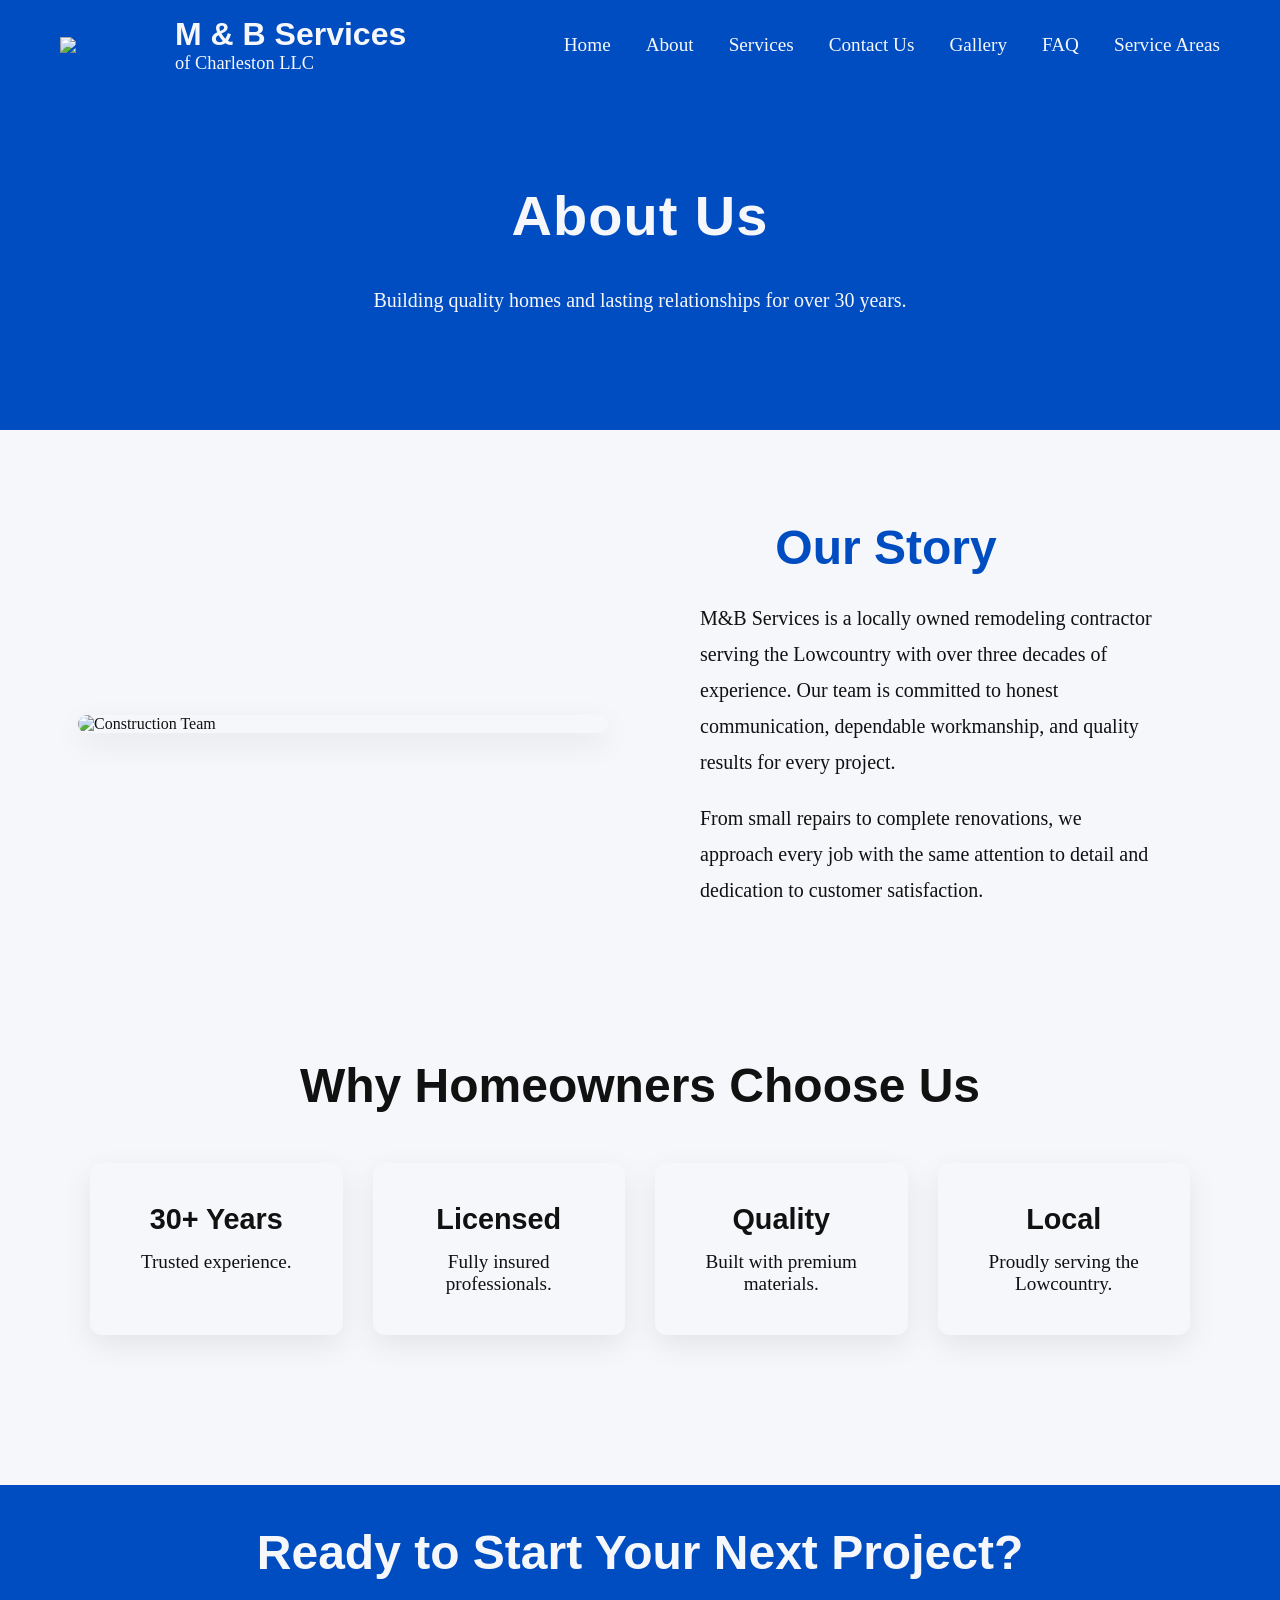
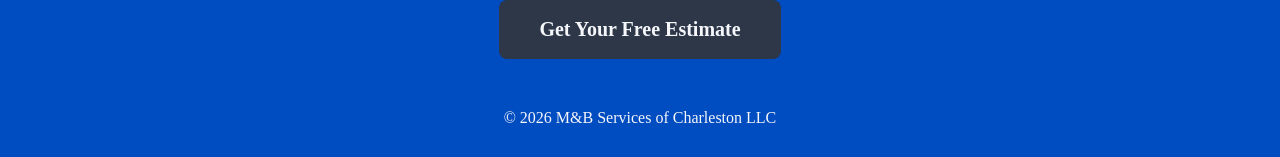
==== about.html @ 00aae7dc "Add files via upload" ====
<!DOCTYPE html>
<html lang="en">

  <head>
    <meta charset="UTF-8">
    <meta name="viewport" content="width=device-width, initial-scale=1.0">
    <title>About Us</title>
   <link rel="stylesheet" href="styles.css">
  </head>

<body>

<header>
<div class="logo">
  <img src="images\Sitelogo.png">
    <div>
      <h2>M & B Services</h2>
        <p>of Charleston LLC</p>
    </div>
</div>


        <nav>
      <a href="landing.html">Home</a>
      <a href="about.html">About</a>
      <a href="services.html">Services</a>
      <a href="contact.html">Contact Us</a>
      <a href="portfolio.html">Gallery</a>
      <a href="faq.html">FAQ</a>
      <a href="service-area.html">Service Areas</a>
        </nav>
</header>

<section class="page-hero">
<div class="overlay">
<h1>About Us</h1>
<p>
Building quality homes and lasting relationships for over 30 years.
</p>
</div>
</section>

<section class="about-company">

<div>
<img src="images\company.jpg" alt="Construction Team">
</div>

<div>
<h2>Our Story</h2>
<p>
M&B Services is a locally owned remodeling contractor serving the Lowcountry with over three decades of experience. 
Our team is committed to honest communication, dependable workmanship, and quality results for every project.
</p>

<p>
From small repairs to complete renovations, we approach every job with the same attention to detail and dedication to customer satisfaction.
</p>
</div>
</section>

<section class="why-us">

<h2>Why Homeowners Choose Us</h2>

<div class="feature-grid">

<div class="feature-card">

<h3>30+ Years</h3>
<p>Trusted experience.</p>
</div>

<div class="feature-card">
<h3>Licensed</h3>
<p>Fully insured professionals.</p>
</div>

<div class="feature-card">
<h3>Quality</h3>
<p>Built with premium materials.</p>
</div>

<div class="feature-card">
<h3>Local</h3>
<p>Proudly serving the Lowcountry.</p>
</div>
</div>
</section>

<section class="cta">
    <h2>Ready to Start Your Next Project?</h2>
        <a href="contact.html" class="btn-dark">Get Your Free Estimate</a>
</section>


<footer>
<p>© 2026 M&B Services of Charleston LLC</p>
</footer>
</body>
</html>
---- styles.css ----
:root{
    --primary:#004CC1;
    --dark:#2D3748;
    --light:#F5F7FA;
    --black:#111111;
    --accent:#e62828;
    --shadow:0 10px 30px rgba(0,0,0,.08);
    --shadow-hover:0 15px 35px rgba(0,0,0,.15);
}

h1, h2, h3, h4{
    font-family: "League Spartan", sans-serif;
}

*{
    margin:0;
    padding:0;
    box-sizing:border-box;
}

body{
    font-family:"Merriweather", serif;
    color:var(--black);
    background:var(--light);
}

img{
    width:100%;
    display:block;
}

.card,
.feature-card,
.service-card,
.contact-form{
    background:var(--light);
    border-radius:12px;
    box-shadow:var(--shadow);
}

/*=================== HEADER ===================*/

header{
    height:90px;
    background:var(--primary);
    display:flex;
    justify-content:space-between;
    align-items:center;
    padding:0 60px;
    color:var(--light);
    position:sticky;
    top:0;
    z-index:100;
}

.logo{
    display:flex;
    align-items:center;
    gap:15px;
}

.logo img{
    width:100px;
}

.logo h2{
    font-family:"League Spartan", sans-serif;
    font-size:2rem;
}

.logo p{
    font-size:1.15rem;
}

nav{
    display:flex;
    gap:35px;
}

nav a{
    color:#F5F7FA;
    text-decoration:none;
    font-weight:500;
    transition:.3s;
    font-size: 1.2rem;
}

nav a:hover{
    color: var(--accent);
}

/*=================== HERO ===================*/

.hero{
    display:grid;
    grid-template-columns:1fr 1fr;
    min-height:600px;
}

.hero-text{
    display:flex;
    flex-direction:column;
    justify-content:center;
    padding:80px;
}

.hero-text h1{
    font-size:3.5rem;
    line-height:1;
    margin-bottom:30px;
}

.hero p{
    font-size: 1.25rem;
    line-height: 2.2rem;
    margin-bottom: 30px;
    margin-top: 10px;
}

.hero-image img{
    height:100%;
    object-fit:cover;
}

.btn{
    display:inline-block;
    background:var(--primary);
    padding:18px 40px;
    border-radius:8px;
    text-decoration:none;
    color:var(--light);
    font-weight:bold;
    font-size: 20px;
    text-align: center;
    transition:.3s;
}

.btn:hover{
    background:var(--dark);
}

.btn-dark{
    background:var(--dark);
    display:inline-block;
    padding:18px 40px;
    border-radius:8px;
    text-decoration:none;
    color:var(--light);
    font-weight:bold;
    font-size: 20px;
    text-align: center;
    transition:.3s;
}

.btn-dark:hover{
    background:var(--black);
}



/*=================== FEATURES ===================*/

.features{
    display:grid;
    grid-template-columns:repeat(4,1fr);
    gap:22px;
    padding:26px;
    background:var(--primary);
}

.card{
    padding:20px;
    text-align:center;
}

.card h3{
    font-size:1.8rem;
    margin-bottom:15px;
}

.card p{
    font-size: 1.2rem;
}



/*=================== ABOUT ===================*/

.about{
    display:grid;
    grid-template-columns:1fr 1fr;
    padding:60px 100px 80px 100px;
    gap:60px;
    background:var(--light);
}

.about-text h2{
    font-size:3rem;
    margin-bottom:30px;
}

.about-text p{
    margin-bottom:30px;
    font-size: 1.25rem;
    line-height:1.8;
}

.about ul{
    padding-left:20px;
}

.about li{
    margin-bottom:15px;
}

.about-company{
    display:grid;
    grid-template-columns:1fr 1fr;
    gap:60px;
    padding:90px 10%;
    align-items:center;
    background:var(--light);
}

.about-company img{
    width:110%;
    height: 110%;
    border-radius:15px;
    box-shadow: var(--shadow);
    margin-left: -50px;
}

.about-company h2{
    font-size:3rem;
    margin-bottom:25px;
    margin-left: -50px;
    color:var(--primary);
    text-align: center;
}

.about-company p{
    line-height:1.8;
    font-size: 1.25rem;
    margin-bottom:20px;
    margin-left: 30px;
}

.why-us{
    padding:40px 90px 70px 90px;
    background:var(--light);
    text-align:center;
}

.why-us h2{
    font-size:3rem;
    margin-bottom:50px;
}

.feature-grid{
    display: grid;
    grid-template-columns:repeat(auto-fit,minmax(240px,1fr));
    gap:30px;
}

.feature-card{
    padding:40px;
    transition:.3s;
}

.feature-card:hover{
    background:var(--dark);
    color:var(--light);
    transform:translateY(-8px);
}

.feature-card h3{
    margin-bottom:15px;
    font-size: 1.8rem;
}

.feature-card p{
    font-size: 1.2rem;
}






/*=================== SERVICES ===================*/

.services{
    padding:20px 70px 50px 70px;
    text-align:center;
}

.services h2{
    font-size:3rem;
    margin-bottom:20px;
}

.services p{
    font-size:1.25rem;
    margin-bottom:30px;
    margin-top: 10px;
}

.service-grid{
    display:grid;
    grid-template-columns:repeat(3,1fr);
    gap:30px;
}

.service{
    background:var(--light);
    padding:70px 20px;
    border-radius:10px;
    font-size:1.2rem;
    font-weight:600;
    box-shadow: var(--shadow);
    transition:.3s;
}

.service:hover{
    transform:translateY(-8px);
    background: var(--dark);
    color: var(--light);
}

.page-hero{
    height:340px;
    text-align: center;
    align-items:center;
    justify-content:center;
    background-size: cover;
    background-position: center;
}

.overlay{
    width:100%;
    height:100%;
    background:var(--primary);
    display:flex;
    flex-direction:column;
    justify-content:center;
    align-items:center;
    color:var(--light);
    text-align:center;
    padding:0px;
}

.page-hero h1{
    font-size: 3.5rem;
    font-weight: 700;
    letter-spacing: 1px;
    margin-bottom: 15px;
}

.page-hero p{
    font-size: 1.25rem;
    max-width:750px;
    margin: 20px;
    line-height: 1.7;
    text-align: center; 
}

.services-intro{
    padding:90px 0px 40px 0px;
    text-align:center;
    background:var(--light);
}

.services-intro h2{
    font-size:3rem;
    margin-bottom:25px;
}

.services-intro p{
    max-width:900px;
    margin:auto;
    line-height:1.8;
    font-size: 1.25rem;
}


.services-grid{
    display:grid;
    grid-template-columns:repeat(auto-fit,minmax(320px,1fr));
    gap:35px;
    padding: 40px 60px 50px 60px;
    background:var(--light);
}

.service-card{
    overflow:hidden;
    transition:.3s;
}

.service-card:hover{
    transform:translateY(-8px);
    box-shadow:0 12px 30px var(--accent);
}

.service-content{
    padding:30px;
}

.service-content h3{
    font-size:2rem;
    margin-bottom:15px;
    color:var(--primary);
}

.carousel{
    position:relative;
    height:250px;
    overflow:hidden;
}

.carousel img{
    position:absolute;
    width:100%;
    height:100%;
    object-fit:cover;
    opacity:0;
    transition:opacity .7s ease;
}

.carousel img.active{
    opacity:1;
}

.service-content p{
    line-height:1.7;
    font-size: 1.25rem;
    margin-bottom:25px;
}

.service-content a{
    text-decoration:none;
    font-weight:bold;
    color:var(--primary);
}


.process{
    padding:60px 80px 80px 80px;
    background:var(--light);
    text-align:center;
}

.process h2{
    font-size:3rem;
    margin-bottom:60px;
}

.steps{
    display:grid;
    grid-template-columns:repeat(auto-fit,minmax(220px,1fr));
    gap:35px;
}

.step{
    padding:40px;
    border-radius:12px;
    background:var(--light);
}

.step span{
    display:flex;
    align-items:center;
    justify-content:center;
    width:70px;
    height:70px;
    margin:auto auto 25px;
    border-radius:50%;
    background:var(--primary);
    color:var(--light);
    font-size:2rem;
    font-weight:bold;
    font-family:"League Spartan";
}

.step h3{
    margin-bottom:15px;
    font-size:1.8rem;
}

.step p{
    font-size: 1.18rem;
}




/* ================= CONTACT PAGE ================= */

.contact-section{
    display:grid;
    grid-template-columns:1fr 1fr;
    gap:50px;
    padding:90px 10%;
    background:var(--light);
}

.contact-info h2{
    font-size:3rem;
    margin-bottom:25px;
    color:var(--primary);
}

.contact-info p{
    margin-bottom:20px;
    line-height:1.8;
    font-size: 1.25rem;
}

.contact-form{
    padding:40px;
}

.contact-form form{
    display:flex;
    flex-direction:column;
    gap:20px;
}

.contact-form input,
.contact-form textarea{
    padding:16px;
    font-size:1.25rem;
    border:1px solid var(--dark);
    border-radius:8px;
    font-family:"Merriweather", serif;
}

.contact-form textarea{
    height:180px;
    resize:vertical;
}

.contact-form input:focus,
.contact-form textarea:focus{
    outline:none;
    border-color:var(--dark);
    box-shadow:var(--shadow);
}

.map{
    padding:0 10% 90px;
    background:var(--light);
}

.map iframe{
    width:100%;
    height:450px;
    border:0;
    border-radius:12px;
    box-shadow:var(--shadow);
}

.success{
    background:var(--light);
    color:var (--primary);
    padding:15px;
    margin-bottom:20px;
    border-radius:8px;
    text-align:center;
}

.error{
    background:var(--dark);
    color:var(--accent);
    padding:15px;
    margin-bottom:20px;
    border-radius:8px;
    text-align:center;
}

.upload-note{
    font-size:1.05rem;
    color:var(--dark);
    margin-top:8px;
    text-align: center;
}

.social-links {
    display: flex;
    justify-content: center;
    margin: 50px 0;
}

.facebook-btn {
    width: 60px;
    height: 60px;
    background: var(--primary);
    color: var(--light);
    border-radius: 50%;
    display: flex;
    justify-content: center;
    align-items: center;
    text-decoration: none;
    transition: all 0.3s ease;
    box-shadow: 0 4px 10px rgba(0,0,0,.2);
}

.facebook-btn:hover {
    background: var(--dark);
    transform: translateY(-4px) scale(1.08);
    box-shadow: 0 8px 20px rgba(0,0,0,.3);
}

.facebook-icon {
    width: 28px;
    height: 28px;
}

.facebook-text {
    margin-left: 15px;
    align-self: center;
    font-family: "League Spartan", sans-serif;
    font-size: 1.1rem;
    color: var(--dark);
    font-weight: 600;
}




/* ================= GALLERY ================= */
.portfolio-intro{
    max-width:850px;
    margin:70px auto 70px;
    text-align:center;
}

.portfolio-intro p{
    font-size:1.2rem;
    color:var(--dark);
    line-height:1.8;
}

.portfolio-intro h2{
    font-size:2rem;
    color:var(--black);
    line-height:1.8;
}

.gallery-container {
  position: relative;
  max-width: 950px;
  margin: 0 auto;
  overflow: visible;
}

.portfolio-gallery{
    padding:0px 10% 0;
    background:var(--light);
}

.gallery-wrapper{
    max-width:1100px;
    margin:0 auto;
    background:var(--light);
    border-radius:15px;
    box-shadow:0 8px 25px var(--shadow);
    overflow: visible;
}

.mySlides {
  display: none;
  position: relative;
  text-align: center;
  padding: 20px 0;
}

.mySlides img.mySlides-shower{
    display: block;
    width: auto;
    max-width: 850px;
    height: 900px;
    object-fit: contain;
    object-position: center;
    margin: 0 auto;
    border-radius:20px;
    box-shadow: 0 8px 20px var(--shadow);
}

.mySlides img{
    display: block;
    max-width: 850px;
    height: 550px;
    object-fit: cover;
    object-position: center;
    margin: 0 auto;
    border-radius:20px;
    box-shadow: 0 8px 20px var(--shadow);
}

.gallery-tags{
    display:flex;
    justify-content:center;
    flex-wrap:wrap;
    gap:15px;
    margin-bottom:30px;
}

.gallery-tags span{
    background:var(--primary);
    color:var (--light);
    padding:10px 22px;
    border-radius:30px;
    font-family:"League Spartan",sans-serif;
}

.cursor {
  cursor: pointer;
}

.prev,
.next {
    position:absolute;
    top:50%;
    transform:translateY(-50%);
    width:55px;
    height:55px;
    display:flex;
    justify-content:center;
    align-items:center;
    border-radius:50%;
    background:var(--primary);
    color:var(--light);
    transition:.3s;
    z-index:5;
    font-size:1.5rem;
}

.prev {
    left: -20px;
}

.next {
  right: -20px;
}

.prev:hover,
.next:hover {
  background-color: var(--accent);
}

.numbertext {
  color: var(--light);
  font-size: 12px;
  padding: 8px 12px;
  position: absolute;
  top: 0;
}

.caption-container {
    background:var(--primary);
    color:var(--light);
    width: 100%;
    padding:20px;
    margin-top:20px;
    border-radius:0 0 15px 15px;
    font-family:"Merriweather",serif;
    font-size:1.4rem;
    letter-spacing:.5px;
    text-align: center;
    box-sizing:border-box;
}

.row {
    display:grid;
    grid-template-columns:repeat(auto-fit,minmax(140px,1fr));
    gap:15px;
    margin-top:30px;
}

.demo{
    width:100%;
    height:100px;
    object-fit:cover;
    border-radius:8px;
    opacity:.65;
    transition:.3s;
    border:3px solid transparent;
}

.demo:hover{
    opacity:1;
    transform:scale(1.03);
}

.demo.active{
    opacity:1;
    border-color:var(--primary);
}

.thumbnail{
    position:relative;
    overflow:hidden;
    border-radius:10px;
}

.thumbnail img{
    display:block;
    width:100%;
    height:110px;
    object-fit:cover;
    border-radius:10px;
}

.image-tag{
    position:absolute;
    top:10px;
    left:10px;
    background:var(--primary);
    color:var(--light);
    padding:6px 12px;
    border-radius:20px;
    font-family:"League Spartan", sans-serif;
    font-size:.8rem;
    font-weight:600;
    text-transform:uppercase;
    letter-spacing:.5px;
    box-shadow:0 3px 8px rgba(0,0,0,.3);
}

@media(max-width:1000px){
.prev{
    left:10px;
    }

.next{
    right:10px;
    }
}

@media(max-width:700px){
.mySlides img{
    height:350px;
    }
.shower-slide img{
    height:450px;
    }

.prev,
.next{
    width:40px;
    height:40px;
    }
}




/* ================= FAQ ================= */

.faq-section{
    padding:80px 8%;
    background:var(--light);
}

.faq-container{
    max-width: 1200px;
    margin: 0 auto;
    display:grid;
    grid-template-columns:repeat(2, minmax(350px, 1fr));
    gap:30px;
}

.faq-card{
    background:var(--light);
    padding:35px;
    border-radius:15px;
    box-shadow:0 8px 25px var(--shadow);
    transition:.3s;
    min-height:220px;
}

.faq-card:hover{
    transform:translateY(-5px);
    box-shadow:0 12px 30px var(--accent);
}

.faq-card h2{
    font-family:"League Spartan",sans-serif;
    color:var(--primary);
    font-size:1.5rem;
    text-align:left;
    margin-bottom:15px;
}

.faq-card p{
    font-family:"Merriweather",serif;
    color:var(--dark);
    line-height:1.8;
    font-size:1rem;
}

.faq-card::before{
    content:"";
    display:block;
    width:50px;
    height:4px;
    background:var(--accent);
    margin-bottom:20px;
}





/* ================= SERVICE AREAS ================= */

.service-map h2 {
    font-family: "Merriweather", serif;
    font-size: 1.4rem;
    font-weight: 700;
    letter-spacing: 1px;
    margin-bottom: 15px;
}

.cities {
    padding: 80px 8%;
    background: var(--light);
    text-align:center;
}

.city-grid {
    display:grid;
    grid-template-columns:
    repeat(auto-fit, minmax(180px, 1fr));
    gap:20px;
    max-width:1100px;
    margin:auto;
}

.city-grid div {
    background:var(--light);
    padding:25px 15px;
    border-radius:10px;
    font-family:"League Spartan", sans-serif;
    font-size:1.17rem;
    font-weight:600;
    color:var(--dark);
    box-shadow: var(--shadow);
    transition:.3s ease;
    border-left:5px solid var(--primary);
}

.city-grid div:hover {
    transform:translateY(-5px);
    background:var(--primary);
    color:var(--light);
    box-shadow: var(--shadow-hover);
}

.map-radius-wrapper {
    position:relative;
    max-width:1100px;
    margin:auto;
    border-radius:20px;
    overflow:hidden;
    box-shadow:  var(--shadow);
}

.map-radius-wrapper iframe {
    width:100%;
    height:100%;
    border:0;
}

.radius-info {
    max-width:850px;
    margin:45px auto 0;
    text-align:center;
}

.radius-info h3 {
    color:var(--primary);
    font-size:2rem;
    margin-bottom:15px;
}

.radius-info p {
    color:var(--dark);
    line-height:1.8;
    font-size:1.25rem;
}

.coverage {
    padding:80px 8%;
    text-align:center;
    background:var(--light);
}

.coverage p {
    max-width:750px;
    margin:0 auto 35px;
    color: var(--dark);
    line-height:1.8;
    font-size:1.25rem;
}

/* =============================  GOOGLE COVERAGE MAP ============================ */

#coverage-map {
    width:100%;
    height:550px;
    max-width:1200px;
    margin:auto;
    border-radius:20px;
    overflow:hidden;
    box-shadow: var(--shadow);
}

.map-description {
    max-width:800px;
    margin:35px auto 0;
    text-align:center;
    font-size:1.17rem;
    line-height:1.7;
    color:#555;
}



/*================ ACTIVE NAV ================*/

nav a.active{
    color:var(--accent);
}



/*=================== CTA ===================*/

.cta{
    padding:20px;
    margin-top: 80px;
    text-align:center;
    background:var(--primary);
    color:var(--light);
}

.cta h2{
    font-size:3rem;
    margin-bottom:20px;
    margin-top: 20px;
}

.cta p{
    margin-bottom: 20px;
}




/*=================== FOOTER ===================*/

footer{
    padding:30px;
    text-align:center;
    background:var(--primary);
    color:var(--light);
}


/*=================== MOBILE ===================*/
@media(max-width:900px){

header{
    flex-direction:column;
    height:auto;
    padding:20px;
}

nav{
    flex-wrap:wrap;
    justify-content:center;
    padding-top:20px;
}

.hero,
.about{
    grid-template-columns:1fr;
}

.features{
    grid-template-columns:1fr 1fr;
}

.service-grid{
    grid-template-columns:1fr;
}

.hero-text{
    padding:50px;
}

.hero-text h1{
    font-size:3rem;
    }
}


/*================== SERVICES PAGE RESPONSIVE ========================*/

.map-radius-wrapper {
    height:400px;
}




/*======================SERVICE AREAS RESPONSIVE ==================*/
@media(max-width:768px){

.map-radius-wrapper{
    height: 400px;
}

.page-hero {
    padding:70px 5%;
}

.page-hero h1 {
    font-size:2.5rem;
}

.service-map,
.cities,
.coverage {
    padding:60px 5%;
}

.city-grid {
    grid-template-columns:
    repeat(2,1fr);
}

.cta h2 {
    font-size:1.8rem;
}
}

@media(max-width:480px){

.city-grid {
    grid-template-columns:1fr;
}

.page-hero h1 {
    font-size:2rem;
}
}
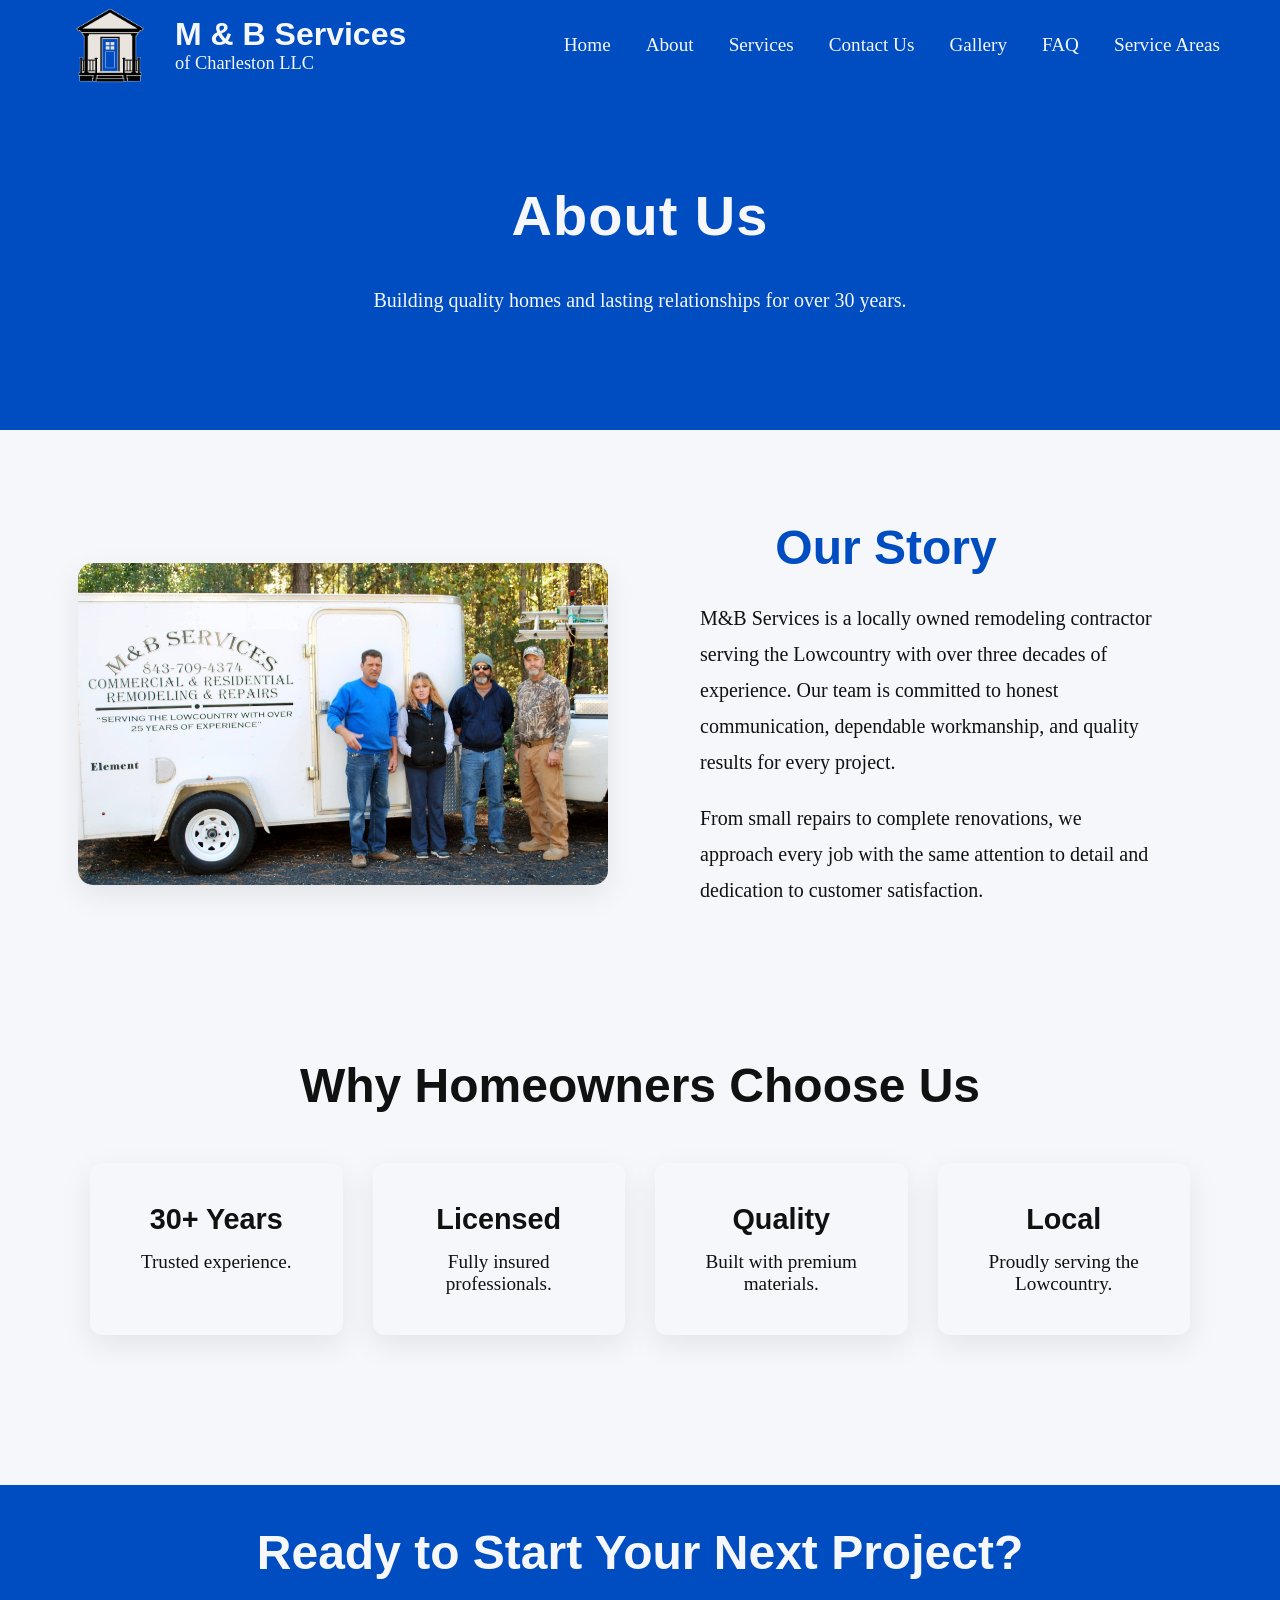
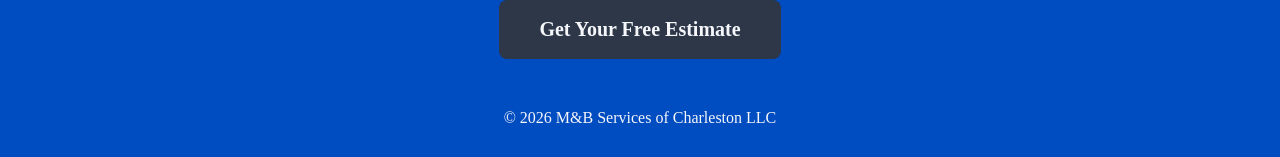
==== commit 7055b503: "Update about.html" ====
--- a/about.html
+++ b/about.html
@@ -12,7 +12,7 @@
 
 <header>
 <div class="logo">
-  <img src="images\Sitelogo.png">
+  <img src="Sitelogo.png">
     <div>
       <h2>M & B Services</h2>
         <p>of Charleston LLC</p>
@@ -21,7 +21,7 @@
 
 
         <nav>
-      <a href="landing.html">Home</a>
+      <a href="index.html">Home</a>
       <a href="about.html">About</a>
       <a href="services.html">Services</a>
       <a href="contact.html">Contact Us</a>
@@ -43,7 +43,7 @@
 <section class="about-company">
 
 <div>
-<img src="images\company.jpg" alt="Construction Team">
+<img src="company.jpg" alt="Construction Team">
 </div>
 
 <div>
